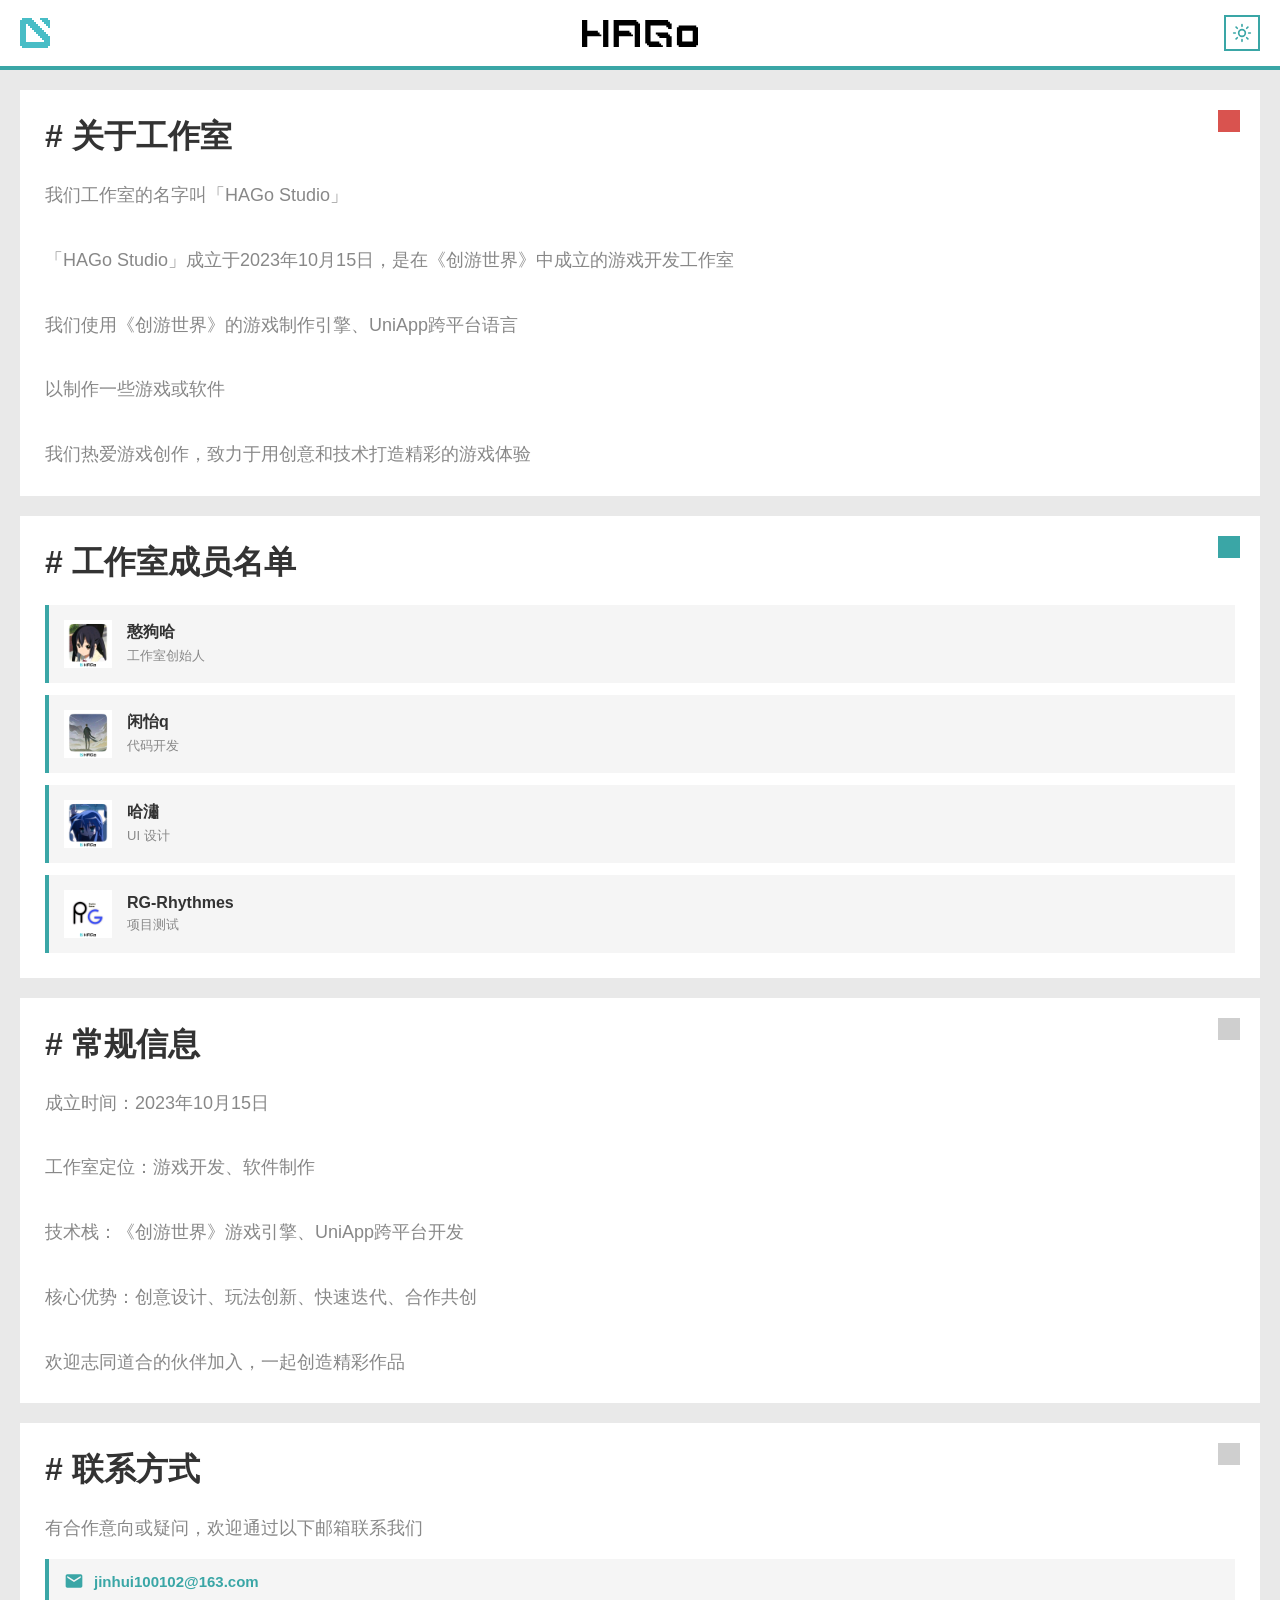
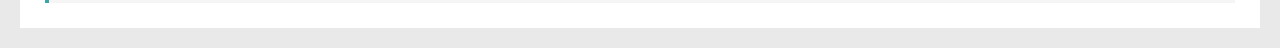
==== index.html @ d5421071 "Add files via upload" ====
<!DOCTYPE html>
<html lang="zh">
<head>
<meta charset="UTF-8">
<meta name="viewport" content="width=device-width, initial-scale=1.0">
<meta name="color-scheme" content="light dark">
<meta name="theme-color" content="#ffffff" media="(prefers-color-scheme: light)">
<meta name="theme-color" content="#1a1a1a" media="(prefers-color-scheme: dark)">
<meta name="darkreader-lock">
<title>HAGo Studio</title>
<link rel="icon" type="image/png" href="assets/logo/1.png">
<link rel="stylesheet" href="styles.css">

<style>
/* 全局禁止图标被选中/复制/拖拽 */
img, svg {
  -webkit-user-select: none;
  -moz-user-select: none;
  -ms-user-select: none;
  user-select: none;
  -webkit-user-drag: none;
  -webkit-tap-highlight-color: transparent;
}

/* 侧边栏及交互元素禁止文本选中 */
.sidebar, .sidebar-menu, .sidebar-footer, .sidebar-overlay,
.header-logo-text, .account-btn, .contact-email a,
button, .toggle-switch, .toggle-slider, .setting-item, .back-btn,
.section, .member-card, .modal, .modal-content {
  -webkit-user-select: none;
  -moz-user-select: none;
  -ms-user-select: none;
  user-select: none;
  -webkit-tap-highlight-color: transparent;
}

/* 首页特有样式：卡片角标、成员名单、弹窗、表单、账号卡片 */

.section::after {
  content: "";
  width: 22px;
  height: 22px;
  position: absolute;
  top: 20px;
  right: 20px;
}

.about::after { background: #d9534f; }
.team::after { background: #3aa6a6; }
.info::after { background: #cfcfcf; }
.contact::after { background: #cfcfcf; }

.members {
  display: flex;
  flex-direction: column;
  gap: 12px;
}

.member-card {
  display: flex;
  align-items: center;
  gap: 15px;
  padding: 15px;
  background: #f5f5f5;
  border-radius: 0;
  border-left: 4px solid #3aa6a6;
  transition: background 0.3s;
}

body.dark-mode .member-card {
  background: #2a2a2a;
}

.member-avatar {
  width: 48px;
  height: 48px;
  overflow: hidden;
  border-radius: 0;
  flex-shrink: 0;
  background: #ddd;
}

.member-avatar img {
  width: 100%;
  height: 100%;
  object-fit: cover;
  display: block;
}

.member-info .member-name {
  font-size: 16px;
  font-weight: 600;
  color: #333;
  transition: color 0.3s;
}

.member-info .member-role {
  font-size: 13px;
  color: #888;
  margin-top: 4px;
  transition: color 0.3s;
}

body.dark-mode .member-info .member-name {
  color: #f0f0f0;
}

body.dark-mode .member-info .member-role {
  color: #aaa;
}

.contact-email {
  display: flex;
  align-items: center;
  gap: 10px;
  padding: 12px 15px;
  background: #f5f5f5;
  border-left: 4px solid #3aa6a6;
  color: #3aa6a6;
  font-size: 15px;
  font-weight: 600;
  transition: background 0.3s;
}

body.dark-mode .contact-email {
  background: #2a2a2a;
}

.contact-email a {
  color: inherit;
  text-decoration: none;
  word-break: break-all;
}

.contact-email a:hover {
  text-decoration: underline;
}

/* 弹窗遮罩 */
.modal-overlay {
  display: none;
  position: fixed;
  top: 0;
  left: 0;
  width: 100%;
  height: 100%;
  background: rgba(0, 0, 0, 0);
  z-index: 2000;
  justify-content: center;
  align-items: center;
  backdrop-filter: blur(0px);
  -webkit-backdrop-filter: blur(0px);
  transition: backdrop-filter 0.3s, -webkit-backdrop-filter 0.3s;
}

.modal-overlay.active {
  display: flex;
  animation: fadeInOverlay 0.4s ease-out forwards;
}

.modal-overlay.closing {
  display: flex;
  animation: fadeOutOverlay 0.3s cubic-bezier(0.25, 0.1, 0.25, 1) forwards;
}

@keyframes fadeInOverlay {
  from {
    background: rgba(0, 0, 0, 0);
  }
  to {
    background: rgba(0, 0, 0, 0.25);
  }
}

@keyframes fadeOutOverlay {
  from {
    background: rgba(0, 0, 0, 0.25);
  }
  to {
    background: rgba(0, 0, 0, 0);
  }
}

body.advanced-materials .modal-overlay.active {
  backdrop-filter: blur(10px);
  -webkit-backdrop-filter: blur(10px);
}

/* 弹窗 */
.modal {
  background: #ffffff;
  width: 90%;
  max-width: 400px;
  border-radius: 0;
  padding: 25px;
  position: relative;
  border-bottom: 4px solid #3aa6a6;
  opacity: 0;
  transform: translateY(50px);
  transition: background 0.3s;
}

body.dark-mode .modal {
  background: #2a2a2a;
}

.modal-overlay.active .modal {
  animation: slideUpBounce 0.3s cubic-bezier(0.25, 0.1, 0.25, 1) forwards;
}

.modal-overlay.closing .modal {
  animation: slideDownClose 0.3s cubic-bezier(0.25, 0.1, 0.25, 1) forwards;
}

@keyframes slideUpBounce {
  0% {
    opacity: 0;
    transform: translateY(50px);
  }
  100% {
    opacity: 1;
    transform: translateY(0);
  }
}

@keyframes slideDownClose {
  0% {
    opacity: 1;
    transform: translateY(0);
  }
  100% {
    opacity: 0;
    transform: translateY(50px);
  }
}

.modal .close-btn {
  position: absolute;
  top: 0;
  right: 0;
  width: 35px;
  height: 35px;
  border: none;
  background: #d9534f;
  color: white;
  font-size: 18px;
  cursor: pointer;
  padding: 0;
  border-radius: 0;
}

.modal h3 {
  font-size: 24px;
  margin-bottom: 20px;
  color: #333;
  transition: color 0.3s;
}

body.dark-mode .modal h3 {
  color: #fff;
}

/* 表单 */
.form-group {
  margin-bottom: 15px;
}

.form-group label {
  display: block;
  margin-bottom: 5px;
  font-size: 14px;
  color: #555;
  transition: color 0.3s;
}

body.dark-mode .form-group label {
  color: #aaa;
}

.form-group input {
  width: 100%;
  padding: 10px;
  border: 2px solid #ddd;
  border-radius: 0;
  font-size: 14px;
  transition: border-color 0.3s;
  background: white;
}

body.dark-mode .form-group input {
  background: #333;
  border-color: #444;
  color: #fff;
}

body.dark-mode .form-group input::placeholder {
  color: #666;
}

.form-group input:focus {
  outline: none;
  border-color: #3aa6a6;
}

.form-group select {
  width: 100%;
  padding: 10px;
  border: 2px solid #ddd;
  border-radius: 0;
  font-size: 14px;
  background: white;
}

body.dark-mode .form-group select {
  background: #333;
  border-color: #444;
  color: #fff;
}

.form-group select:focus {
  outline: none;
  border-color: #3aa6a6;
}

/* 账号类型切换 */
.account-type-switch {
  display: flex;
  margin-bottom: 20px;
  border: 2px solid #ddd;
  border-radius: 0;
  overflow: hidden;
}

.account-type-switch button {
  flex: 1;
  padding: 10px;
  border: none;
  background: #f5f5f5;
  cursor: pointer;
  font-size: 14px;
  transition: all 0.3s;
}

.account-type-switch button.active {
  background: #3aa6a6;
  color: white;
}

/* 提交按钮 */
.submit-btn {
  width: 100%;
  padding: 12px;
  background: #3aa6a6;
  color: white;
  border: none;
  border-radius: 0;
  font-size: 16px;
  cursor: pointer;
  transition: background 0.3s;
}

.submit-btn:hover {
  background: #2d8a8a;
}

/* 链接 */
.link-btn {
  display: block;
  text-align: center;
  margin-top: 15px;
  color: #3aa6a6;
  cursor: pointer;
  font-size: 14px;
}

.link-btn:hover {
  text-decoration: underline;
}

/* 提示信息 */
.message {
  padding: 10px;
  border-radius: 0;
  margin-bottom: 15px;
  font-size: 14px;
  display: none;
}

.message.success {
  background: #d4edda;
  color: #155724;
  display: block;
}

.message.error {
  background: #f8d7da;
  color: #721c24;
  display: block;
}

/* 账号信息卡片 */
.account-info {
  background: #f8f9fa;
  padding: 20px;
  border-radius: 0;
  margin-top: 20px;
}

.account-info h4 {
  margin-bottom: 10px;
  color: #333;
}

.account-info .info-row {
  display: flex;
  justify-content: space-between;
  padding: 8px 0;
  border-bottom: 1px solid #eee;
}

.account-info .info-row:last-child {
  border-bottom: none;
}

.account-info .info-label {
  color: #888;
}

.account-info .info-value {
  color: #333;
  font-weight: 500;
}

.account-info .account-badge {
  display: inline-block;
  padding: 4px 12px;
  border-radius: 0;
  font-size: 12px;
  font-weight: bold;
}

.account-info .account-badge.studio {
  background: #3aa6a6;
  color: white;
}

.account-info .account-badge.normal {
  background: #5bc0de;
  color: white;
}

/* 右上角深色模式快捷开关 */
.theme-toggle {
  position: absolute;
  right: 20px;
  top: 50%;
  transform: translateY(-50%);
  width: 36px;
  height: 36px;
  border: 2px solid #3aa6a6;
  background: transparent;
  color: #3aa6a6;
  cursor: pointer;
  display: flex;
  align-items: center;
  justify-content: center;
  border-radius: 0;
  transition: background 0.3s, color 0.3s, border-color 0.3s;
  user-select: none;
  -webkit-user-select: none;
  -webkit-tap-highlight-color: transparent;
  outline: none;
}

.theme-toggle:hover {
  background: #3aa6a6;
  color: #ffffff;
}

.theme-toggle .icon-moon { display: none; }

body.dark-mode .theme-toggle {
  background: transparent;
  color: #3aa6a6;
  border-color: #3aa6a6;
}

body.dark-mode .theme-toggle:hover {
  background: #3aa6a6;
  color: #ffffff;
}

body.dark-mode .theme-toggle .icon-sun  { display: none; }
body.dark-mode .theme-toggle .icon-moon { display: block; }
</style>
</head>

<body>

<!-- 侧滑菜单遮罩 -->
<div id="sidebarOverlay" class="sidebar-overlay" onclick="toggleSidebar()"></div>

<!-- 侧滑菜单 -->
<div id="sidebar" class="sidebar">
  <ul class="sidebar-menu">
    <li><a href="#home">首页</a></li>
    <li><a href="#about">关于我们</a></li>
    <li><a href="#team">团队成员</a></li>
    <li><a href="settings.html">设置</a></li>
  </ul>
  <div class="sidebar-footer">
    <p>HAGo Studio</p>
    <p>成立于2023年10月15日</p>
    <p>专注游戏创作</p>
  </div>
</div>

<header>

  <div class="header-left" onclick="toggleSidebar()">
    <svg width="30" height="30" viewBox="0 0 27 27" fill="none" xmlns="http://www.w3.org/2000/svg">
      <path d="M10.8 1.8H12.6V3.6H14.4V5.4H16.2V7.2H18V9H19.8V10.8H21.6V12.6H23.4V14.4H25.2V16.2H27V25.2H25.2V27H1.8V25.2H0V1.8H1.8V0H10.8V1.8ZM5.4 21.6H21.6V19.8H19.8V18H18V16.2H16.2V14.4H14.4V12.6H12.6V10.8H10.8V9H9V7.2H7.2V5.4H5.4V21.6ZM25.2 1.8H27V9H25.2V7.2H23.4V5.4H21.6V3.6H19.8V1.8H18V0H25.2V1.8Z" fill="#48BDC6"/>
    </svg>
  </div>

  <div class="header-center">
    <svg class="header-logo-text" width="116" height="27" viewBox="0 0 116 27" fill="none"
         xmlns="http://www.w3.org/2000/svg">
      <g clip-path="url(#clip0_1_1457)">
        <path d="M5.27273 10.8H15.8182V12.6H17.5758V14.4H19.3333V16.2H5.27273V27H0V0H5.27273V10.8ZM26.3636 27H21.0909V0H26.3636V27Z" fill="currentColor"/>
        <path d="M54.4849 1.8H56.2424V3.6H58V27H52.7273V5.4H36.9091V10.8H47.4545V12.6H49.2121V14.4H50.9697V16.2H36.9091V27H31.6364V0H54.4849V1.8Z" fill="currentColor"/>
        <path d="M114.242 7.2H116V25.2H114.242V27H96.6667V25.2H94.9091V7.2H96.6667V5.4H114.242V7.2ZM100.182 21.6H110.727V10.8H100.182V21.6Z" fill="currentColor"/>
        <path d="M86.1212 1.8H87.8788V3.6H89.6364V9H86.1212V7.2H84.3636V5.4H68.5455V21.6H77.3333V23.4H79.0909V25.2H80.8485V27H66.7879V25.2H65.0303V23.4H63.2727V0H86.1212V1.8ZM86.1212 14.4H87.8788V16.2H89.6364V27H84.3636V18H77.3333V16.2H75.5758V14.4H73.8182V12.6H86.1212V14.4Z" fill="currentColor"/>
      </g>
      <defs>
        <clipPath id="clip0_1_1457">
          <rect width="116" height="27" fill="white"/>
        </clipPath>
      </defs>
    </svg>
  </div>

  <div class="header-right" style="display: none;">
    <button id="loginBtn" class="account-btn" style="display: block;">登录</button>
    <button id="logoutBtn" class="account-btn logout" style="display: none;">退出</button>
    <div id="userInfo" style="display: none; margin-right: 15px; font-size: 14px; color: #333;"></div>
  </div>

  <button class="theme-toggle" id="themeToggle" aria-label="切换深色模式" onclick="toggleDarkMode()">
    <svg class="icon-sun" width="20" height="20" viewBox="0 0 24 24" fill="none" xmlns="http://www.w3.org/2000/svg">
      <circle cx="12" cy="12" r="4" stroke="currentColor" stroke-width="2"/>
      <path d="M12 2V4M12 20V22M4.93 4.93L6.34 6.34M17.66 17.66L19.07 19.07M2 12H4M20 12H22M4.93 19.07L6.34 17.66M17.66 6.34L19.07 4.93" stroke="currentColor" stroke-width="2" stroke-linecap="round"/>
    </svg>
    <svg class="icon-moon" width="20" height="20" viewBox="0 0 24 24" fill="none" xmlns="http://www.w3.org/2000/svg">
      <path d="M21 12.79A9 9 0 1 1 11.21 3 7 7 0 0 0 21 12.79Z" stroke="currentColor" stroke-width="2" stroke-linejoin="round"/>
    </svg>
  </button>

</header>

<!-- 登录弹窗 -->
<div id="loginModal" class="modal-overlay" style="display: none;">
  <div class="modal">
    <button class="close-btn" onclick="closeModal('loginModal')">&times;</button>
    <h3>登录</h3>
    <div id="loginMessage" class="message"></div>
    <div class="account-type-switch">
      <button id="loginTypeNormal" class="active" onclick="setLoginType('normal')">普通账号</button>
      <button id="loginTypeStudio" onclick="setLoginType('studio')">工作室账号</button>
    </div>
    <div class="form-group">
      <label>账号</label>
      <input type="text" id="loginUsername" placeholder="请输入账号">
    </div>
    <div class="form-group">
      <label>密码</label>
      <input type="password" id="loginPassword" placeholder="请输入密码">
    </div>
    <button class="submit-btn" onclick="login()">登录</button>
    <div class="link-btn" onclick="showRegister()">还没有账号？立即注册</div>
  </div>
</div>

<!-- 注册弹窗 -->
<div id="registerModal" class="modal-overlay" style="display: none;">
  <div class="modal">
    <button class="close-btn" onclick="closeModal('registerModal')">&times;</button>
    <h3>注册</h3>
    <div id="registerMessage" class="message"></div>
    <div class="account-type-switch">
      <button id="registerTypeNormal" class="active" onclick="setRegisterType('normal')">普通账号</button>
      <button id="registerTypeStudio" onclick="setRegisterType('studio')">工作室账号</button>
    </div>
    <div class="form-group">
      <label>账号</label>
      <input type="text" id="registerUsername" placeholder="请输入账号">
    </div>
    <div class="form-group">
      <label>密码</label>
      <input type="password" id="registerPassword" placeholder="请输入密码">
    </div>
    <div class="form-group">
      <label>确认密码</label>
      <input type="password" id="registerConfirmPassword" placeholder="请再次输入密码">
    </div>
    <button class="submit-btn" onclick="register()">注册</button>
    <div class="link-btn" onclick="showLogin()">已有账号？立即登录</div>
  </div>
</div>

<div class="section about">
  <h2># 关于工作室</h2>
  <p>
    我们工作室的名字叫「HAGo Studio」<br><br>
    「HAGo Studio」成立于2023年10月15日，是在《创游世界》中成立的游戏开发工作室<br><br>
    我们使用《创游世界》的游戏制作引擎、UniApp跨平台语言<br><br>
    以制作一些游戏或软件<br><br>
    我们热爱游戏创作，致力于用创意和技术打造精彩的游戏体验
  </p>
</div>

<div class="section team" id="team">
  <h2># 工作室成员名单</h2>
  <div class="members">
    <div class="member-card">
      <div class="member-avatar"><img src="assets/touxiang/mmexport1783330642230.jpg" alt="憨狗哈"></div>
      <div class="member-info">
        <div class="member-name">憨狗哈</div>
        <div class="member-role">工作室创始人</div>
      </div>
    </div>
    <div class="member-card">
      <div class="member-avatar"><img src="assets/touxiang/mmexport1783330653026.jpg" alt="闲怡q"></div>
      <div class="member-info">
        <div class="member-name">闲怡q</div>
        <div class="member-role">代码开发</div>
      </div>
    </div>
    <div class="member-card">
      <div class="member-avatar"><img src="assets/touxiang/mmexport1783330680825.jpg" alt="哈潚"></div>
      <div class="member-info">
        <div class="member-name">哈潚</div>
        <div class="member-role">UI 设计</div>
      </div>
    </div>
    <div class="member-card">
      <div class="member-avatar"><img src="assets/touxiang/mmexport1783330660099.jpg" alt="RG-Rhythmes"></div>
      <div class="member-info">
        <div class="member-name">RG-Rhythmes</div>
        <div class="member-role">项目测试</div>
      </div>
    </div>
  </div>
</div>

<div class="section info">
  <h2># 常规信息</h2>
  <p>
    成立时间：2023年10月15日<br><br>
    工作室定位：游戏开发、软件制作<br><br>
    技术栈：《创游世界》游戏引擎、UniApp跨平台开发<br><br>
    核心优势：创意设计、玩法创新、快速迭代、合作共创<br><br>
    欢迎志同道合的伙伴加入，一起创造精彩作品
  </p>
</div>

<div class="section" id="accountSection" style="display: none !important;">
  <h2># 账号信息</h2>
  <div class="account-info">
    <div class="info-row">
      <span class="info-label">账号</span>
      <span class="info-value" id="accUsername"></span>
    </div>
    <div class="info-row">
      <span class="info-label">账号类型</span>
      <span class="info-value" id="accType"></span>
    </div>
    <div class="info-row">
      <span class="info-label">注册时间</span>
      <span class="info-value" id="accRegTime"></span>
    </div>
  </div>
</div>

<div class="section contact" id="contact">
  <h2># 联系方式</h2>
  <p style="margin-bottom: 15px; color: #888;">有合作意向或疑问，欢迎通过以下邮箱联系我们</p>
  <div class="contact-email">
    <svg width="20" height="20" viewBox="0 0 24 24" fill="none" xmlns="http://www.w3.org/2000/svg" style="flex-shrink: 0;">
      <path d="M20 4H4C2.9 4 2 4.9 2 6V18C2 19.1 2.9 20 4 20H20C21.1 20 22 19.1 22 18V6C22 4.9 21.1 4 20 4ZM20 8.24L12 13.24L4 8.24V6L12 11L20 6V8.24Z" fill="currentColor"/>
    </svg>
    <a href="mailto:jinhui100102@163.com">jinhui100102@163.com</a>
  </div>
</div>

<script>
var loginType = 'normal';
var registerType = 'normal';
var currentUser = null;

function init() {
  checkLoginStatus();
  loadDarkMode();
  loadAdvancedMaterials();
  document.getElementById('loginBtn').addEventListener('click', showLogin);
  document.getElementById('logoutBtn').addEventListener('click', logout);
}

function checkLoginStatus() {
  var savedUser = localStorage.getItem('hago_user');
  if (savedUser) {
    currentUser = JSON.parse(savedUser);
    showUserInfo();
  }
}

function loadDarkMode() {
  var isDark = localStorage.getItem('hago_dark_mode') === 'true';
  if (isDark) {
    document.body.classList.add('dark-mode');
  }
}

function toggleDarkMode() {
  var isDark = document.body.classList.toggle('dark-mode');
  localStorage.setItem('hago_dark_mode', isDark ? 'true' : 'false');
}

function loadAdvancedMaterials() {
  var isEnabled = localStorage.getItem('hago_advanced_materials') === 'true';
  if (isEnabled) {
    document.body.classList.add('advanced-materials');
  }
}

function showLogin() {
  document.getElementById('loginModal').classList.add('active');
}

function showRegister() {
  closeModal('loginModal');
  document.getElementById('registerModal').classList.add('active');
}

function openAccountModal() {
  var sidebar = document.getElementById('sidebar');
  var overlay = document.getElementById('sidebarOverlay');
  if (sidebar.classList.contains('open')) {
    sidebar.classList.remove('open');
    overlay.classList.remove('active');
    overlay.classList.add('closing');
    setTimeout(function() { overlay.classList.remove('closing'); }, 300);
  }
  document.getElementById('loginModal').classList.add('active');
}

function toggleSidebar() {
  var sidebar = document.getElementById('sidebar');
  var overlay = document.getElementById('sidebarOverlay');
  
  if (sidebar.classList.contains('open')) {
    sidebar.classList.remove('open');
    overlay.classList.remove('active');
    overlay.classList.add('closing');
    setTimeout(function() {
      overlay.classList.remove('closing');
    }, 300);
  } else {
    sidebar.classList.add('open');
    overlay.classList.remove('closing');
    overlay.classList.add('active');
  }
}

function closeModal(modalId) {
  var modal = document.getElementById(modalId);
  modal.classList.remove('active');
  modal.classList.add('closing');
  setTimeout(function() {
    modal.classList.remove('closing');
  }, 300);
}

function setLoginType(type) {
  loginType = type;
  document.getElementById('loginTypeNormal').classList.remove('active');
  document.getElementById('loginTypeStudio').classList.remove('active');
  document.getElementById('loginType' + (type === 'normal' ? 'Normal' : 'Studio')).classList.add('active');
  document.getElementById('loginUsername').value = '';
  document.getElementById('loginPassword').value = '';
  document.getElementById('loginMessage').textContent = '';
  document.getElementById('loginMessage').className = 'message';
}

function setRegisterType(type) {
  registerType = type;
  document.getElementById('registerTypeNormal').classList.remove('active');
  document.getElementById('registerTypeStudio').classList.remove('active');
  document.getElementById('registerType' + (type === 'normal' ? 'Normal' : 'Studio')).classList.add('active');
  document.getElementById('registerUsername').value = '';
  document.getElementById('registerPassword').value = '';
  document.getElementById('registerConfirmPassword').value = '';
  document.getElementById('registerMessage').textContent = '';
  document.getElementById('registerMessage').className = 'message';
}

function showMessage(elementId, message, type) {
  var msg = document.getElementById(elementId);
  msg.textContent = message;
  msg.className = 'message ' + type;
}

function simpleHash(str) {
  var hash = 0;
  for (var i = 0; i < str.length; i++) {
    hash = ((hash << 5) - hash) + str.charCodeAt(i);
    hash |= 0;
  }
  return 'h' + hash.toString(36);
}

function register() {
  var username = document.getElementById('registerUsername').value.trim();
  var password = document.getElementById('registerPassword').value;
  var confirmPassword = document.getElementById('registerConfirmPassword').value.trim();

  if (!username || !password || !confirmPassword) {
    showMessage('registerMessage', '请填写所有字段', 'error');
    return;
  }

  if (password !== confirmPassword) {
    showMessage('registerMessage', '两次输入的密码不一致', 'error');
    return;
  }

  if (password.length < 6) {
    showMessage('registerMessage', '密码长度不能少于6位', 'error');
    return;
  }

  var users = JSON.parse(localStorage.getItem('hago_users')) || [];
  var exists = users.some(function(u) { return u.username === username; });

  if (exists) {
    showMessage('registerMessage', '该账号已被注册', 'error');
    return;
  }

  var user = {
    username: username,
    password: simpleHash(password),
    type: registerType,
    regTime: new Date().toLocaleString('zh-CN')
  };

  users.push(user);
  localStorage.setItem('hago_users', JSON.stringify(users));

  showMessage('registerMessage', '注册成功，请登录', 'success');
  setTimeout(function() {
    closeModal('registerModal');
    showLogin();
    document.getElementById('registerUsername').value = '';
    document.getElementById('registerPassword').value = '';
    document.getElementById('registerConfirmPassword').value = '';
  }, 1500);
}

function login() {
  var username = document.getElementById('loginUsername').value.trim();
  var password = document.getElementById('loginPassword').value;

  if (!username || !password) {
    showMessage('loginMessage', '请填写账号和密码', 'error');
    return;
  }

  var users = JSON.parse(localStorage.getItem('hago_users')) || [];
  var hashed = simpleHash(password);
  var user = users.find(function(u) {
    return u.username === username && u.password === hashed && u.type === loginType;
  });

  if (!user) {
    showMessage('loginMessage', '账号或密码错误，请检查账号类型是否正确', 'error');
    return;
  }

  currentUser = user;
  localStorage.setItem('hago_user', JSON.stringify(user));
  showUserInfo();
  closeModal('loginModal');
  document.getElementById('loginUsername').value = '';
  document.getElementById('loginPassword').value = '';
}

function logout() {
  currentUser = null;
  localStorage.removeItem('hago_user');
  document.getElementById('loginBtn').style.display = 'block';
  document.getElementById('logoutBtn').style.display = 'none';
  document.getElementById('userInfo').style.display = 'none';
  document.getElementById('accountSection').style.display = 'none';
}

function showUserInfo() {
  document.getElementById('loginBtn').style.display = 'none';
  document.getElementById('logoutBtn').style.display = 'block';
  document.getElementById('userInfo').style.display = 'block';
  document.getElementById('userInfo').textContent = currentUser.username;

  document.getElementById('accountSection').style.display = 'block';
  document.getElementById('accUsername').textContent = currentUser.username;
  
  var typeBadge = '<span class="account-badge ' + (currentUser.type === 'studio' ? 'studio' : 'normal') + '">' + 
    (currentUser.type === 'studio' ? '工作室账号' : '普通账号') + '</span>';
  document.getElementById('accType').innerHTML = typeBadge;
  
  document.getElementById('accRegTime').textContent = currentUser.regTime;
}

window.addEventListener('DOMContentLoaded', init);
</script>

</body>
</html>
---- styles.css ----
* {
  margin: 0;
  padding: 0;
  box-sizing: border-box;
  font-family: -apple-system, BlinkMacSystemFont, "Helvetica Neue", sans-serif;
}

body {
  background: #e9e9e9;
  padding-top: 70px;
  transition: background 0.3s;
}

body.dark-mode {
  background: #1a1a1a;
}

/* 顶栏 */
header {
  background: #ffffff;
  height: 70px;
  width: 100%;
  position: fixed;
  top: 0;
  left: 0;
  display: flex;
  align-items: center;
  justify-content: center;
  border-bottom: 4px solid #3aa6a6;
  z-index: 1000;
  transition: background 0.3s;
}

body.dark-mode header {
  background: #2a2a2a;
}

.header-left {
  position: absolute;
  left: 20px;
  display: flex;
  align-items: center;
  cursor: pointer;
}

.header-center {
  display: flex;
  align-items: center;
}

.header-logo-text {
  color: #000;
  transition: color 0.3s;
}

body.dark-mode .header-logo-text {
  color: #fff;
}

.header-right {
  position: absolute;
  right: 20px;
  display: flex;
  align-items: center;
  cursor: pointer;
}

/* 信息卡片 */
.section {
  background: #ffffff;
  margin: 20px;
  padding: 25px;
  position: relative;
  transition: background 0.3s;
}

body.dark-mode .section {
  background: #2a2a2a;
}

.section h2 {
  font-size: 32px;
  margin-bottom: 20px;
  color: #333;
  transition: color 0.3s;
}

body.dark-mode .section h2 {
  color: #fff;
}

.section p {
  color: #888;
  line-height: 1.8;
  font-size: 18px;
  transition: color 0.3s;
}

body.dark-mode .section p {
  color: #aaa;
}

/* 账号按钮 */
.account-btn {
  padding: 8px 16px;
  background: #3aa6a6;
  color: white;
  border: none;
  border-radius: 0;
  font-size: 14px;
  cursor: pointer;
  transition: background 0.3s;
}

.account-btn:hover {
  background: #2d8a8a;
}

.account-btn.logout {
  background: #d9534f;
}

.account-btn.logout:hover {
  background: #c9302c;
}

/* 侧滑菜单遮罩 */
.sidebar-overlay {
  display: none;
  position: fixed;
  top: 0;
  left: 0;
  width: 100%;
  height: 100%;
  background: rgba(0, 0, 0, 0);
  z-index: 2500;
  backdrop-filter: blur(0px);
  -webkit-backdrop-filter: blur(0px);
  transition: backdrop-filter 0.3s, -webkit-backdrop-filter 0.3s;
}

.sidebar-overlay.active {
  display: block;
  animation: sidebarFadeIn 0.3s cubic-bezier(0.25, 0.1, 0.25, 1) forwards;
}

.sidebar-overlay.closing {
  display: block;
  animation: sidebarFadeOut 0.3s cubic-bezier(0.25, 0.1, 0.25, 1) forwards;
}

@keyframes sidebarFadeIn {
  from { background: rgba(0, 0, 0, 0); }
  to { background: rgba(0, 0, 0, 0.25); }
}

@keyframes sidebarFadeOut {
  from { background: rgba(0, 0, 0, 0.25); }
  to { background: rgba(0, 0, 0, 0); }
}

body.advanced-materials .sidebar-overlay.active {
  backdrop-filter: blur(10px);
  -webkit-backdrop-filter: blur(10px);
}

/* 侧滑菜单 */
.sidebar {
  position: fixed;
  top: 0;
  left: -280px;
  width: 280px;
  height: 100%;
  background: #ffffff;
  z-index: 3000;
  padding-top: 70px;
  border-right: 4px solid #3aa6a6;
  transition: left 0.3s cubic-bezier(0.25, 0.1, 0.25, 1);
}

body.dark-mode .sidebar {
  background: #2a2a2a;
}

.sidebar.open {
  left: 0;
}

.sidebar-menu {
  list-style: none;
  padding: 0;
  margin: 0;
}

.sidebar-menu li {
  border-bottom: 1px solid #eee;
}

body.dark-mode .sidebar-menu li {
  border-color: #333;
}

.sidebar-menu li a {
  display: block;
  padding: 15px 20px;
  color: #333;
  text-decoration: none;
  font-size: 16px;
  transition: background 0.2s;
}

body.dark-mode .sidebar-menu li a {
  color: #fff;
}

.sidebar-menu li a:hover {
  background: #f5f5f5;
}

body.dark-mode .sidebar-menu li a:hover {
  background: #333;
}

.sidebar-menu li a.active {
  background: #3aa6a6;
  color: white;
}

.sidebar-footer {
  position: absolute;
  bottom: 20px;
  left: 0;
  right: 0;
  padding: 0 20px;
}

.sidebar-footer p {
  font-size: 12px;
  color: #888;
  line-height: 1.5;
}

body.dark-mode .sidebar-footer p {
  color: #666;
}
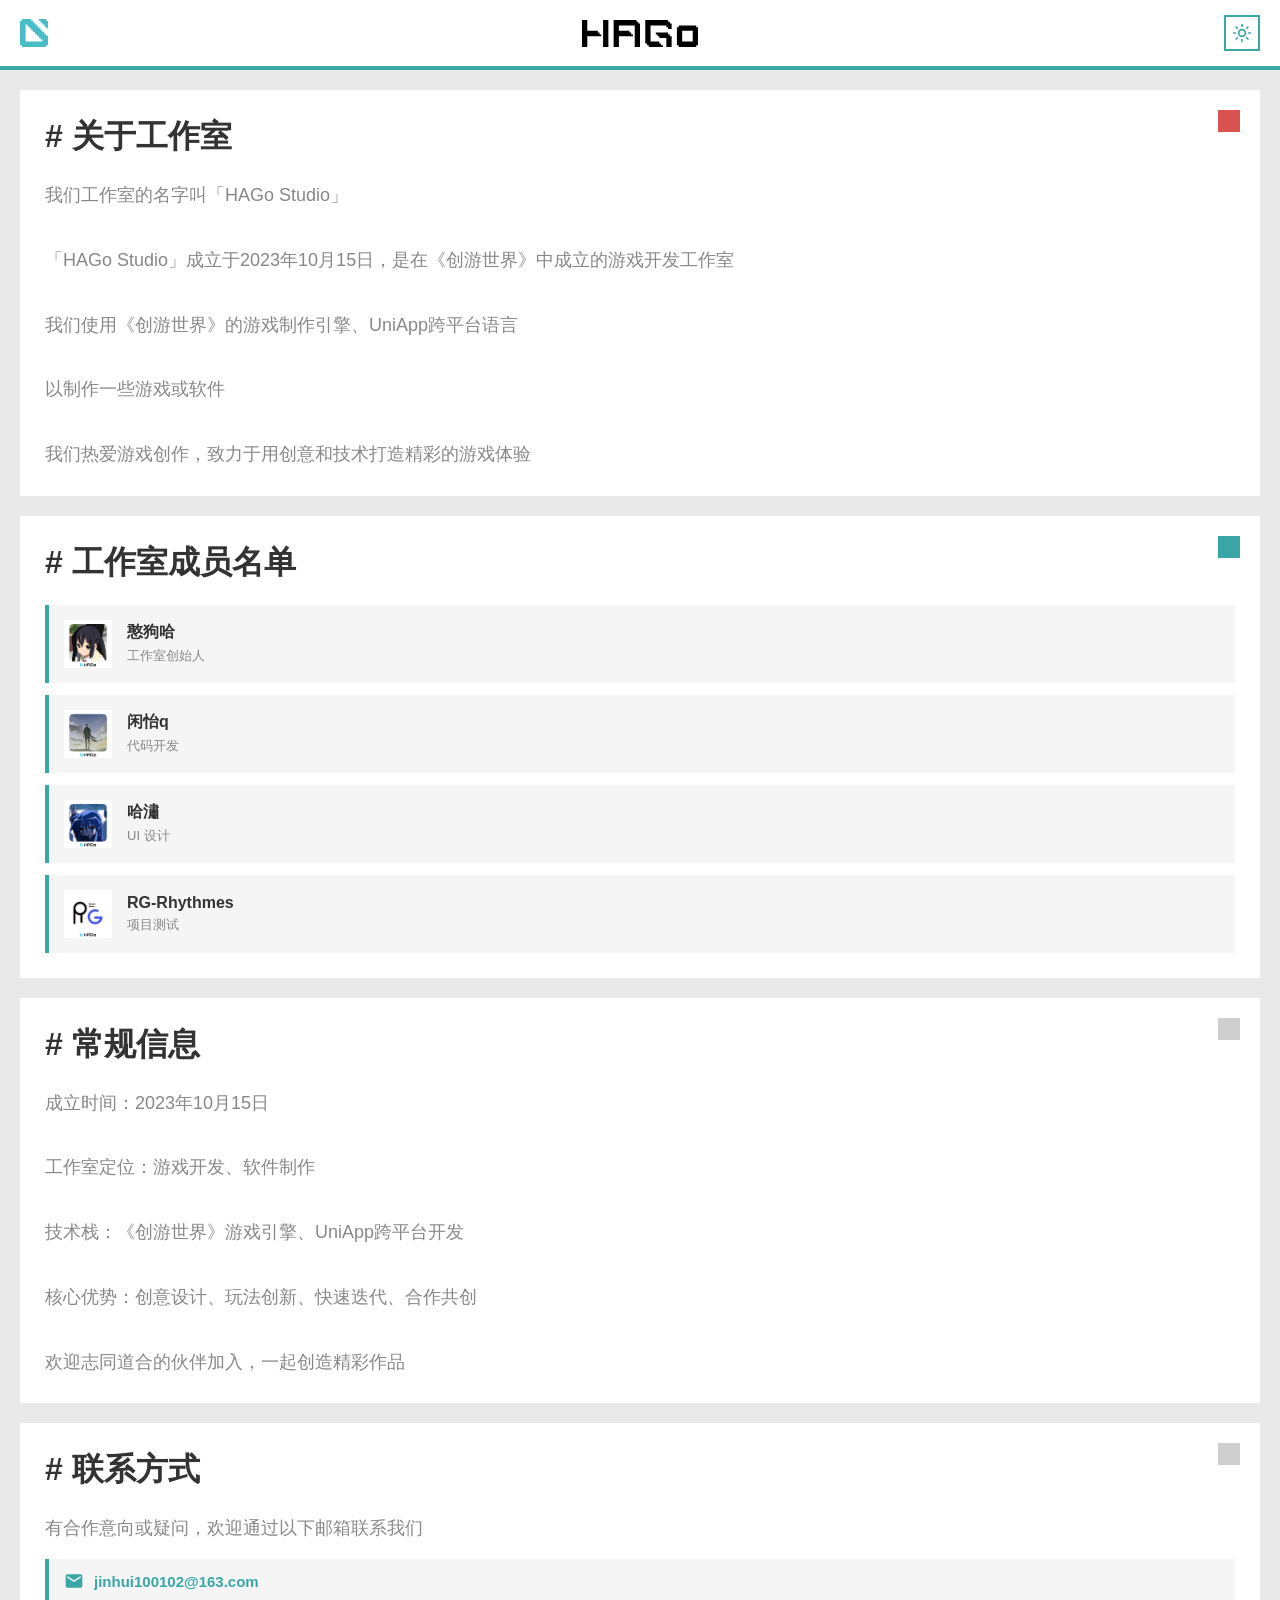
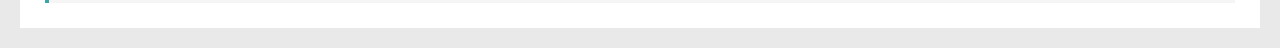
==== commit b389967e: "Add files via upload" ====
--- a/index.html
+++ b/index.html
@@ -32,6 +32,16 @@
   -ms-user-select: none;
   user-select: none;
   -webkit-tap-highlight-color: transparent;
+}
+
+/* logo 彻底禁止选中、拖拽、点击干扰 */
+.header-left svg, .header-center svg {
+  -webkit-user-select: none !important;
+  -moz-user-select: none !important;
+  -ms-user-select: none !important;
+  user-select: none !important;
+  -webkit-user-drag: none !important;
+  pointer-events: none;
 }
 
 /* 首页特有样式：卡片角标、成员名单、弹窗、表单、账号卡片 */
@@ -518,7 +528,7 @@
 <header>
 
   <div class="header-left" onclick="toggleSidebar()">
-    <svg width="30" height="30" viewBox="0 0 27 27" fill="none" xmlns="http://www.w3.org/2000/svg">
+    <svg width="28" height="28" viewBox="0 0 27 27" fill="none" xmlns="http://www.w3.org/2000/svg">
       <path d="M10.8 1.8H12.6V3.6H14.4V5.4H16.2V7.2H18V9H19.8V10.8H21.6V12.6H23.4V14.4H25.2V16.2H27V25.2H25.2V27H1.8V25.2H0V1.8H1.8V0H10.8V1.8ZM5.4 21.6H21.6V19.8H19.8V18H18V16.2H16.2V14.4H14.4V12.6H12.6V10.8H10.8V9H9V7.2H7.2V5.4H5.4V21.6ZM25.2 1.8H27V9H25.2V7.2H23.4V5.4H21.6V3.6H19.8V1.8H18V0H25.2V1.8Z" fill="#48BDC6"/>
     </svg>
   </div>
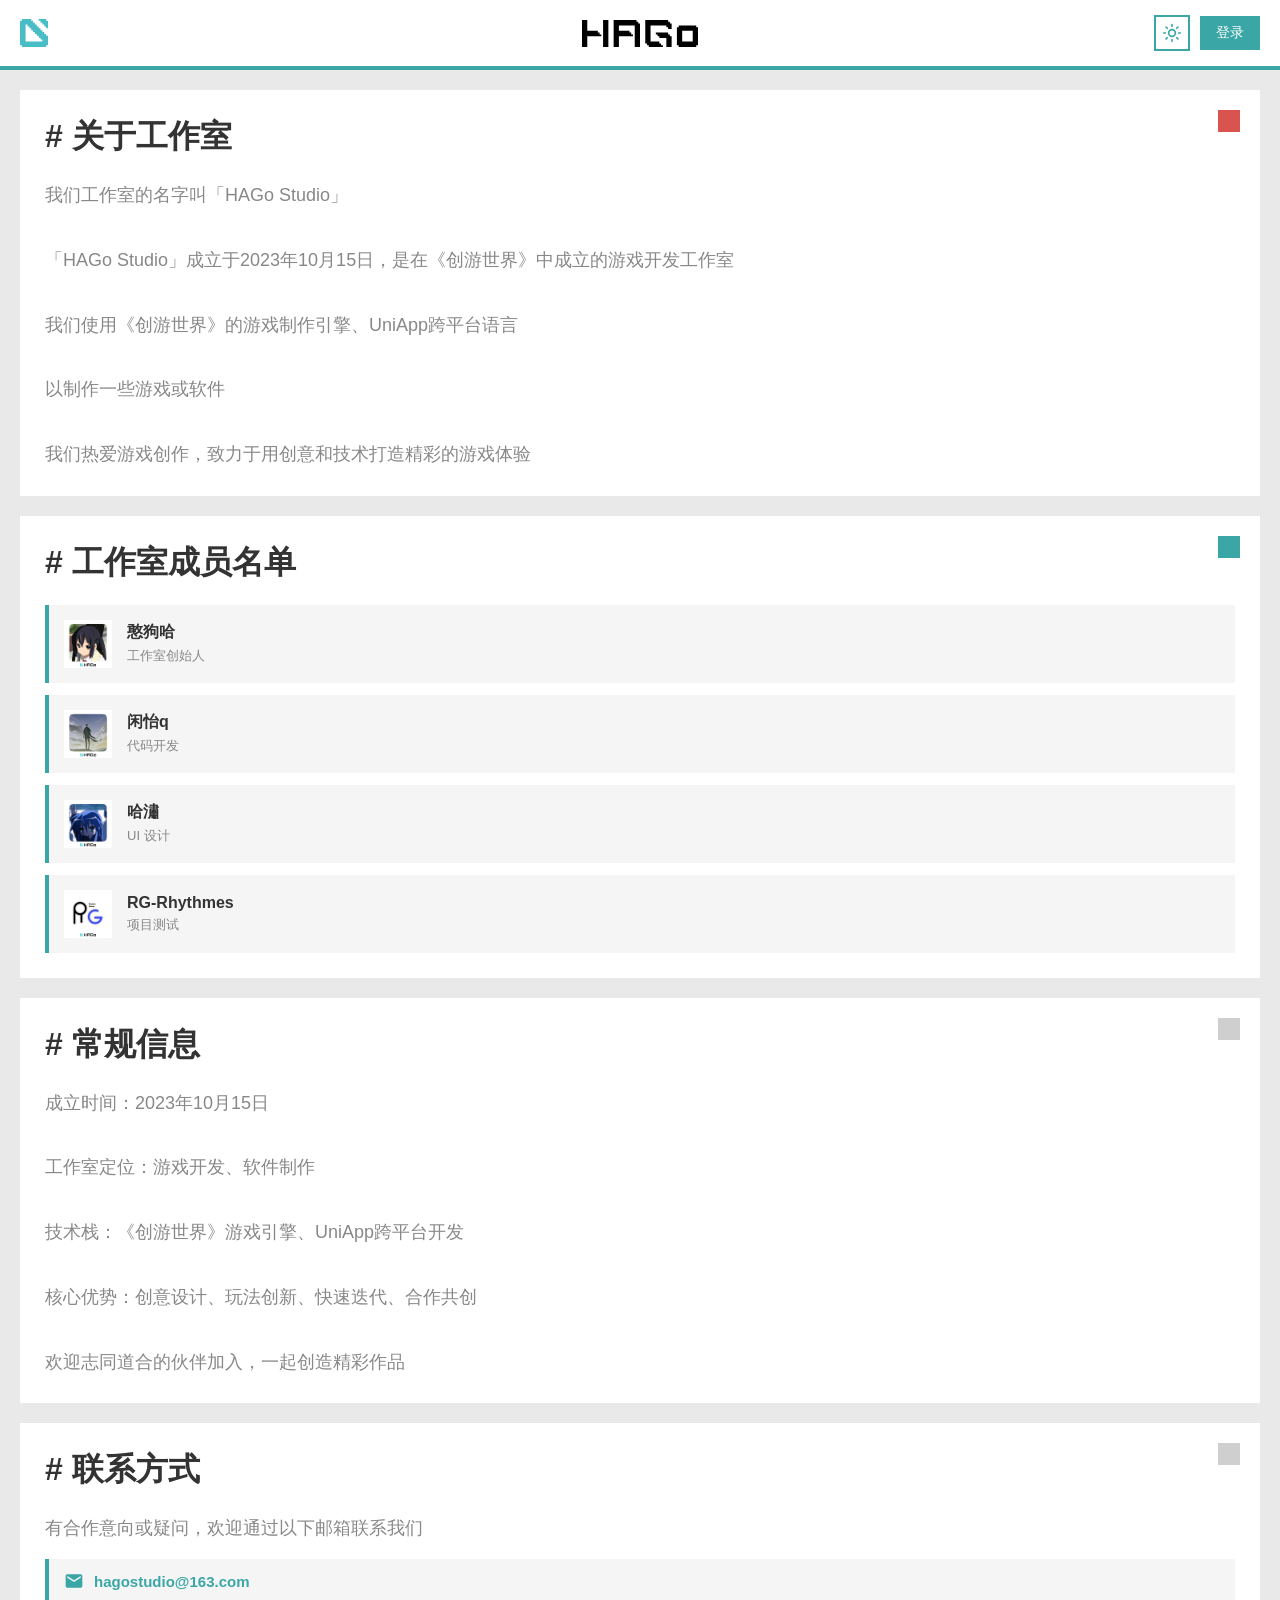
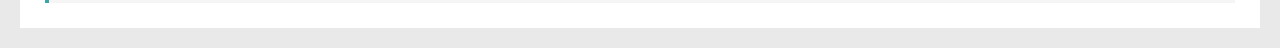
==== commit eec38bea: "Add files via upload" ====
--- a/index.html
+++ b/index.html
@@ -12,6 +12,31 @@
 <link rel="stylesheet" href="styles.css">
 
 <style>
+/* 全局禁用选中：所有元素默认不可选中 */
+* {
+  -webkit-user-select: none;
+  -moz-user-select: none;
+  -ms-user-select: none;
+  user-select: none;
+  -webkit-tap-highlight-color: transparent;
+}
+
+*::before, *::after {
+  -webkit-user-select: none;
+  user-select: none;
+}
+
+/* 全局选中背景透明化：即便被选中也不显示蓝底 */
+::selection {
+  background: transparent;
+  color: inherit;
+}
+
+::-moz-selection {
+  background: transparent;
+  color: inherit;
+}
+
 /* 全局禁止图标被选中/复制/拖拽 */
 img, svg {
   -webkit-user-select: none;
@@ -19,6 +44,15 @@
   -ms-user-select: none;
   user-select: none;
   -webkit-user-drag: none;
+  -webkit-tap-highlight-color: transparent;
+  pointer-events: none;
+}
+
+/* 交互元素（输入框除外）聚焦时去除外框蓝底 */
+*:focus, *:focus-visible, *:active {
+  outline: none !important;
+  outline-color: transparent !important;
+  outline-width: 0 !important;
   -webkit-tap-highlight-color: transparent;
 }
 
@@ -144,6 +178,47 @@
 
 .contact-email a:hover {
   text-decoration: underline;
+}
+
+/* 右上角提示通知 */
+.toast-container {
+  position: fixed;
+  top: 70px;
+  right: 0;
+  z-index: 10000;
+  width: 360px;
+}
+
+.toast-item {
+  position: absolute;
+  top: 0;
+  right: 0;
+  padding: 15px 25px 15px 25px;
+  background: #fde8e8;
+  color: #333;
+  border-left: 4px solid #d9534f;
+  font-size: 14px;
+  width: 360px;
+  box-sizing: border-box;
+  transform: translateX(100%);
+  box-shadow: -2px 2px 8px rgba(0, 0, 0, 0.15);
+  transition: transform 0.5s cubic-bezier(0.22, 1, 0.36, 1),
+              top 0.5s cubic-bezier(0.22, 1, 0.36, 1);
+}
+
+.toast-item.show {
+  transform: translateX(0);
+}
+
+.toast-item.closing {
+  transform: translateX(100%);
+  transition: transform 0.3s cubic-bezier(0.64, 0, 0.78, 0);
+}
+
+body.dark-mode .toast-item {
+  background: #3a1a1a;
+  color: #fff;
+  box-shadow: -2px 2px 12px rgba(0, 0, 0, 0.4);
 }
 
 /* 弹窗遮罩 */
@@ -160,40 +235,77 @@
   align-items: center;
   backdrop-filter: blur(0px);
   -webkit-backdrop-filter: blur(0px);
-  transition: backdrop-filter 0.3s, -webkit-backdrop-filter 0.3s;
 }
 
 .modal-overlay.active {
   display: flex;
-  animation: fadeInOverlay 0.4s ease-out forwards;
+  animation: fadeInOverlay 0.3s ease-out forwards;
 }
 
 .modal-overlay.closing {
   display: flex;
-  animation: fadeOutOverlay 0.3s cubic-bezier(0.25, 0.1, 0.25, 1) forwards;
+  animation: fadeOutOverlay 0.3s ease-out forwards;
 }
 
 @keyframes fadeInOverlay {
   from {
     background: rgba(0, 0, 0, 0);
+    backdrop-filter: blur(0px);
+    -webkit-backdrop-filter: blur(0px);
   }
   to {
     background: rgba(0, 0, 0, 0.25);
+    backdrop-filter: blur(0px);
+    -webkit-backdrop-filter: blur(0px);
   }
 }
 
 @keyframes fadeOutOverlay {
   from {
     background: rgba(0, 0, 0, 0.25);
+    backdrop-filter: blur(0px);
+    -webkit-backdrop-filter: blur(0px);
   }
   to {
     background: rgba(0, 0, 0, 0);
-  }
-}
-
+    backdrop-filter: blur(0px);
+    -webkit-backdrop-filter: blur(0px);
+  }
+}
+
+/* 高级材料：blur 随动画渐变出现/消失 */
 body.advanced-materials .modal-overlay.active {
-  backdrop-filter: blur(10px);
-  -webkit-backdrop-filter: blur(10px);
+  animation: fadeInOverlayBlur 0.3s ease-out forwards;
+}
+
+body.advanced-materials .modal-overlay.closing {
+  animation: fadeOutOverlayBlur 0.3s ease-out forwards;
+}
+
+@keyframes fadeInOverlayBlur {
+  from {
+    background: rgba(0, 0, 0, 0);
+    backdrop-filter: blur(0px);
+    -webkit-backdrop-filter: blur(0px);
+  }
+  to {
+    background: rgba(0, 0, 0, 0.25);
+    backdrop-filter: blur(10px);
+    -webkit-backdrop-filter: blur(10px);
+  }
+}
+
+@keyframes fadeOutOverlayBlur {
+  from {
+    background: rgba(0, 0, 0, 0.25);
+    backdrop-filter: blur(10px);
+    -webkit-backdrop-filter: blur(10px);
+  }
+  to {
+    background: rgba(0, 0, 0, 0);
+    backdrop-filter: blur(0px);
+    -webkit-backdrop-filter: blur(0px);
+  }
 }
 
 /* 弹窗 */
@@ -212,6 +324,16 @@
 
 body.dark-mode .modal {
   background: #2a2a2a;
+}
+
+body.dark-mode .modal .close-btn {
+  background: #2a2a2a;
+  color: #cccccc;
+}
+
+body.dark-mode .modal .close-btn:hover {
+  background: #d9534f;
+  color: white;
 }
 
 .modal-overlay.active .modal {
@@ -251,12 +373,18 @@
   width: 35px;
   height: 35px;
   border: none;
-  background: #d9534f;
-  color: white;
+  background: #ffffff;
+  color: #333333;
   font-size: 18px;
   cursor: pointer;
   padding: 0;
   border-radius: 0;
+  transition: background 0.3s, color 0.3s;
+}
+
+.modal .close-btn:hover {
+  background: #d9534f;
+  color: white;
 }
 
 .modal h3 {
@@ -334,6 +462,7 @@
 
 /* 账号类型切换 */
 .account-type-switch {
+  position: relative;
   display: flex;
   margin-bottom: 20px;
   border: 2px solid #ddd;
@@ -341,18 +470,47 @@
   overflow: hidden;
 }
 
+.switch-indicator {
+  position: absolute;
+  top: 0;
+  left: 0;
+  width: 50%;
+  height: 100%;
+  background: #3aa6a6;
+  transition: transform 0.3s ease-out;
+  z-index: 0;
+}
+
+body.dark-mode .switch-indicator {
+  background: #3aa6a6;
+}
+
 .account-type-switch button {
+  position: relative;
   flex: 1;
   padding: 10px;
   border: none;
-  background: #f5f5f5;
+  background: transparent;
+  color: #333;
   cursor: pointer;
   font-size: 14px;
-  transition: all 0.3s;
+  transition: color 0.3s;
+  z-index: 1;
 }
 
 .account-type-switch button.active {
-  background: #3aa6a6;
+  color: white;
+}
+
+body.dark-mode .account-type-switch {
+  border-color: #444;
+}
+
+body.dark-mode .account-type-switch button {
+  color: #ccc;
+}
+
+body.dark-mode .account-type-switch button.active {
   color: white;
 }
 
@@ -408,6 +566,16 @@
   display: block;
 }
 
+body.dark-mode .message.success {
+  background: #1e4d3e;
+  color: #8fceb5;
+}
+
+body.dark-mode .message.error {
+  background: #4d1e24;
+  color: #e8a8b0;
+}
+
 /* 账号信息卡片 */
 .account-info {
   background: #f8f9fa;
@@ -459,12 +627,28 @@
   color: white;
 }
 
+body.dark-mode .account-info {
+  background: #222;
+}
+
+body.dark-mode .account-info h4 {
+  color: #fff;
+}
+
+body.dark-mode .account-info .info-row {
+  border-color: #333;
+}
+
+body.dark-mode .account-info .info-label {
+  color: #888;
+}
+
+body.dark-mode .account-info .info-value {
+  color: #ddd;
+}
+
 /* 右上角深色模式快捷开关 */
 .theme-toggle {
-  position: absolute;
-  right: 20px;
-  top: 50%;
-  transform: translateY(-50%);
   width: 36px;
   height: 36px;
   border: 2px solid #3aa6a6;
@@ -475,6 +659,8 @@
   align-items: center;
   justify-content: center;
   border-radius: 0;
+  margin-right: 10px;
+  padding: 0;
   transition: background 0.3s, color 0.3s, border-color 0.3s;
   user-select: none;
   -webkit-user-select: none;
@@ -506,6 +692,9 @@
 </head>
 
 <body>
+
+<!-- 右上角提示通知容器 -->
+<div id="toast-container" class="toast-container"></div>
 
 <!-- 侧滑菜单遮罩 -->
 <div id="sidebarOverlay" class="sidebar-overlay" onclick="toggleSidebar()"></div>
@@ -516,6 +705,7 @@
     <li><a href="#home">首页</a></li>
     <li><a href="#about">关于我们</a></li>
     <li><a href="#team">团队成员</a></li>
+    <li><a href="#accountSection">账号管理</a></li>
     <li><a href="settings.html">设置</a></li>
   </ul>
   <div class="sidebar-footer">
@@ -550,31 +740,31 @@
     </svg>
   </div>
 
-  <div class="header-right" style="display: none;">
+  <div class="header-right">
+    <button class="theme-toggle" id="themeToggle" aria-label="切换深色模式" onclick="toggleDarkMode()">
+      <svg class="icon-sun" width="20" height="20" viewBox="0 0 24 24" fill="none" xmlns="http://www.w3.org/2000/svg">
+        <circle cx="12" cy="12" r="4" stroke="currentColor" stroke-width="2"/>
+        <path d="M12 2V4M12 20V22M4.93 4.93L6.34 6.34M17.66 17.66L19.07 19.07M2 12H4M20 12H22M4.93 19.07L6.34 17.66M17.66 6.34L19.07 4.93" stroke="currentColor" stroke-width="2" stroke-linecap="round"/>
+      </svg>
+      <svg class="icon-moon" width="20" height="20" viewBox="0 0 24 24" fill="none" xmlns="http://www.w3.org/2000/svg">
+        <path d="M21 12.79A9 9 0 1 1 11.21 3 7 7 0 0 0 21 12.79Z" stroke="currentColor" stroke-width="2" stroke-linejoin="round"/>
+      </svg>
+    </button>
     <button id="loginBtn" class="account-btn" style="display: block;">登录</button>
     <button id="logoutBtn" class="account-btn logout" style="display: none;">退出</button>
     <div id="userInfo" style="display: none; margin-right: 15px; font-size: 14px; color: #333;"></div>
   </div>
 
-  <button class="theme-toggle" id="themeToggle" aria-label="切换深色模式" onclick="toggleDarkMode()">
-    <svg class="icon-sun" width="20" height="20" viewBox="0 0 24 24" fill="none" xmlns="http://www.w3.org/2000/svg">
-      <circle cx="12" cy="12" r="4" stroke="currentColor" stroke-width="2"/>
-      <path d="M12 2V4M12 20V22M4.93 4.93L6.34 6.34M17.66 17.66L19.07 19.07M2 12H4M20 12H22M4.93 19.07L6.34 17.66M17.66 6.34L19.07 4.93" stroke="currentColor" stroke-width="2" stroke-linecap="round"/>
-    </svg>
-    <svg class="icon-moon" width="20" height="20" viewBox="0 0 24 24" fill="none" xmlns="http://www.w3.org/2000/svg">
-      <path d="M21 12.79A9 9 0 1 1 11.21 3 7 7 0 0 0 21 12.79Z" stroke="currentColor" stroke-width="2" stroke-linejoin="round"/>
-    </svg>
-  </button>
-
 </header>
 
 <!-- 登录弹窗 -->
-<div id="loginModal" class="modal-overlay" style="display: none;">
+<div id="loginModal" class="modal-overlay">
   <div class="modal">
     <button class="close-btn" onclick="closeModal('loginModal')">&times;</button>
     <h3>登录</h3>
     <div id="loginMessage" class="message"></div>
-    <div class="account-type-switch">
+    <div class="account-type-switch" id="loginTypeSwitch">
+      <div class="switch-indicator"></div>
       <button id="loginTypeNormal" class="active" onclick="setLoginType('normal')">普通账号</button>
       <button id="loginTypeStudio" onclick="setLoginType('studio')">工作室账号</button>
     </div>
@@ -592,12 +782,13 @@
 </div>
 
 <!-- 注册弹窗 -->
-<div id="registerModal" class="modal-overlay" style="display: none;">
+<div id="registerModal" class="modal-overlay">
   <div class="modal">
     <button class="close-btn" onclick="closeModal('registerModal')">&times;</button>
     <h3>注册</h3>
     <div id="registerMessage" class="message"></div>
-    <div class="account-type-switch">
+    <div class="account-type-switch" id="registerTypeSwitch">
+      <div class="switch-indicator"></div>
       <button id="registerTypeNormal" class="active" onclick="setRegisterType('normal')">普通账号</button>
       <button id="registerTypeStudio" onclick="setRegisterType('studio')">工作室账号</button>
     </div>
@@ -674,24 +865,6 @@
   </p>
 </div>
 
-<div class="section" id="accountSection" style="display: none !important;">
-  <h2># 账号信息</h2>
-  <div class="account-info">
-    <div class="info-row">
-      <span class="info-label">账号</span>
-      <span class="info-value" id="accUsername"></span>
-    </div>
-    <div class="info-row">
-      <span class="info-label">账号类型</span>
-      <span class="info-value" id="accType"></span>
-    </div>
-    <div class="info-row">
-      <span class="info-label">注册时间</span>
-      <span class="info-value" id="accRegTime"></span>
-    </div>
-  </div>
-</div>
-
 <div class="section contact" id="contact">
   <h2># 联系方式</h2>
   <p style="margin-bottom: 15px; color: #888;">有合作意向或疑问，欢迎通过以下邮箱联系我们</p>
@@ -699,9 +872,8 @@
     <svg width="20" height="20" viewBox="0 0 24 24" fill="none" xmlns="http://www.w3.org/2000/svg" style="flex-shrink: 0;">
       <path d="M20 4H4C2.9 4 2 4.9 2 6V18C2 19.1 2.9 20 4 20H20C21.1 20 22 19.1 22 18V6C22 4.9 21.1 4 20 4ZM20 8.24L12 13.24L4 8.24V6L12 11L20 6V8.24Z" fill="currentColor"/>
     </svg>
-    <a href="mailto:jinhui100102@163.com">jinhui100102@163.com</a>
-  </div>
-</div>
+    <a href="mailto:jinhui100102@163.com">hagostudio@163.com</a>
+   </div>
 
 <script>
 var loginType = 'normal';
@@ -744,6 +916,7 @@
 }
 
 function showLogin() {
+  closeModal('registerModal');
   document.getElementById('loginModal').classList.add('active');
 }
 
@@ -784,11 +957,46 @@
 
 function closeModal(modalId) {
   var modal = document.getElementById(modalId);
+  if (!modal.classList.contains('active')) return;  // 未打开则不处理
   modal.classList.remove('active');
   modal.classList.add('closing');
   setTimeout(function() {
     modal.classList.remove('closing');
   }, 300);
+}
+
+function showToast(message) {
+  var container = document.getElementById('toast-container');
+  var toast = document.createElement('div');
+  toast.className = 'toast-item';
+  toast.textContent = message;
+  // 计算新 toast 的 top：每个 toast 高度约 60px + 10px 间距
+  var existing = container.querySelectorAll('.toast-item:not(.closing)');
+  var newTop = 0;
+  // 如果已有 toast，则新的在最上，旧的向下移
+  if (existing.length > 0) {
+    // 新 toast 在最上面（top: 0），旧的需要下移
+    existing.forEach(function(t) {
+      var currentTop = parseFloat(t.style.top) || 0;
+      t.style.top = (currentTop + 60) + 'px';
+    });
+  }
+  toast.style.top = newTop + 'px';
+  container.appendChild(toast);
+  // 触发滑入动画
+  requestAnimationFrame(function() {
+    toast.classList.add('show');
+  });
+  // 3秒后关闭
+  setTimeout(function() {
+    toast.classList.remove('show');
+    toast.classList.add('closing');
+    setTimeout(function() {
+      if (toast.parentNode) {
+        toast.parentNode.removeChild(toast);
+      }
+    }, 300);
+  }, 3000);
 }
 
 function setLoginType(type) {
@@ -800,6 +1008,11 @@
   document.getElementById('loginPassword').value = '';
   document.getElementById('loginMessage').textContent = '';
   document.getElementById('loginMessage').className = 'message';
+  // 滑动指示器
+  var indicator = document.querySelector('#loginTypeSwitch .switch-indicator');
+  if (indicator) {
+    indicator.style.transform = type === 'normal' ? 'translateX(0%)' : 'translateX(100%)';
+  }
 }
 
 function setRegisterType(type) {
@@ -812,6 +1025,11 @@
   document.getElementById('registerConfirmPassword').value = '';
   document.getElementById('registerMessage').textContent = '';
   document.getElementById('registerMessage').className = 'message';
+  // 滑动指示器
+  var indicator = document.querySelector('#registerTypeSwitch .switch-indicator');
+  if (indicator) {
+    indicator.style.transform = type === 'normal' ? 'translateX(0%)' : 'translateX(100%)';
+  }
 }
 
 function showMessage(elementId, message, type) {
@@ -830,79 +1048,11 @@
 }
 
 function register() {
-  var username = document.getElementById('registerUsername').value.trim();
-  var password = document.getElementById('registerPassword').value;
-  var confirmPassword = document.getElementById('registerConfirmPassword').value.trim();
-
-  if (!username || !password || !confirmPassword) {
-    showMessage('registerMessage', '请填写所有字段', 'error');
-    return;
-  }
-
-  if (password !== confirmPassword) {
-    showMessage('registerMessage', '两次输入的密码不一致', 'error');
-    return;
-  }
-
-  if (password.length < 6) {
-    showMessage('registerMessage', '密码长度不能少于6位', 'error');
-    return;
-  }
-
-  var users = JSON.parse(localStorage.getItem('hago_users')) || [];
-  var exists = users.some(function(u) { return u.username === username; });
-
-  if (exists) {
-    showMessage('registerMessage', '该账号已被注册', 'error');
-    return;
-  }
-
-  var user = {
-    username: username,
-    password: simpleHash(password),
-    type: registerType,
-    regTime: new Date().toLocaleString('zh-CN')
-  };
-
-  users.push(user);
-  localStorage.setItem('hago_users', JSON.stringify(users));
-
-  showMessage('registerMessage', '注册成功，请登录', 'success');
-  setTimeout(function() {
-    closeModal('registerModal');
-    showLogin();
-    document.getElementById('registerUsername').value = '';
-    document.getElementById('registerPassword').value = '';
-    document.getElementById('registerConfirmPassword').value = '';
-  }, 1500);
+  showToast('账号功能未开放');
 }
 
 function login() {
-  var username = document.getElementById('loginUsername').value.trim();
-  var password = document.getElementById('loginPassword').value;
-
-  if (!username || !password) {
-    showMessage('loginMessage', '请填写账号和密码', 'error');
-    return;
-  }
-
-  var users = JSON.parse(localStorage.getItem('hago_users')) || [];
-  var hashed = simpleHash(password);
-  var user = users.find(function(u) {
-    return u.username === username && u.password === hashed && u.type === loginType;
-  });
-
-  if (!user) {
-    showMessage('loginMessage', '账号或密码错误，请检查账号类型是否正确', 'error');
-    return;
-  }
-
-  currentUser = user;
-  localStorage.setItem('hago_user', JSON.stringify(user));
-  showUserInfo();
-  closeModal('loginModal');
-  document.getElementById('loginUsername').value = '';
-  document.getElementById('loginPassword').value = '';
+  showToast('账号功能未开放');
 }
 
 function logout() {
--- a/styles.css
+++ b/styles.css
@@ -136,32 +136,77 @@
   z-index: 2500;
   backdrop-filter: blur(0px);
   -webkit-backdrop-filter: blur(0px);
-  transition: backdrop-filter 0.3s, -webkit-backdrop-filter 0.3s;
 }
 
 .sidebar-overlay.active {
   display: block;
-  animation: sidebarFadeIn 0.3s cubic-bezier(0.25, 0.1, 0.25, 1) forwards;
+  animation: sidebarFadeIn 0.3s ease-out forwards;
 }
 
 .sidebar-overlay.closing {
   display: block;
-  animation: sidebarFadeOut 0.3s cubic-bezier(0.25, 0.1, 0.25, 1) forwards;
+  animation: sidebarFadeOut 0.3s ease-out forwards;
 }
 
 @keyframes sidebarFadeIn {
-  from { background: rgba(0, 0, 0, 0); }
-  to { background: rgba(0, 0, 0, 0.25); }
+  from {
+    background: rgba(0, 0, 0, 0);
+    backdrop-filter: blur(0px);
+    -webkit-backdrop-filter: blur(0px);
+  }
+  to {
+    background: rgba(0, 0, 0, 0.25);
+    backdrop-filter: blur(0px);
+    -webkit-backdrop-filter: blur(0px);
+  }
 }
 
 @keyframes sidebarFadeOut {
-  from { background: rgba(0, 0, 0, 0.25); }
-  to { background: rgba(0, 0, 0, 0); }
-}
-
+  from {
+    background: rgba(0, 0, 0, 0.25);
+    backdrop-filter: blur(0px);
+    -webkit-backdrop-filter: blur(0px);
+  }
+  to {
+    background: rgba(0, 0, 0, 0);
+    backdrop-filter: blur(0px);
+    -webkit-backdrop-filter: blur(0px);
+  }
+}
+
+/* 高级材料：侧滑遮罩 blur 随动画渐变出现/消失 */
 body.advanced-materials .sidebar-overlay.active {
-  backdrop-filter: blur(10px);
-  -webkit-backdrop-filter: blur(10px);
+  animation: sidebarFadeInBlur 0.3s ease-out forwards;
+}
+
+body.advanced-materials .sidebar-overlay.closing {
+  animation: sidebarFadeOutBlur 0.3s ease-out forwards;
+}
+
+@keyframes sidebarFadeInBlur {
+  from {
+    background: rgba(0, 0, 0, 0);
+    backdrop-filter: blur(0px);
+    -webkit-backdrop-filter: blur(0px);
+  }
+  to {
+    background: rgba(0, 0, 0, 0.25);
+    backdrop-filter: blur(10px);
+    -webkit-backdrop-filter: blur(10px);
+  }
+}
+
+@keyframes sidebarFadeOutBlur {
+  from {
+    background: rgba(0, 0, 0, 0.25);
+    backdrop-filter: blur(10px);
+    -webkit-backdrop-filter: blur(10px);
+  }
+  to {
+    background: rgba(0, 0, 0, 0);
+    backdrop-filter: blur(0px);
+    -webkit-backdrop-filter: blur(0px);
+  }
 }
 
 /* 侧滑菜单 */
@@ -188,42 +233,52 @@
 
 .sidebar-menu {
   list-style: none;
-  padding: 0;
+  padding: 15px 15px 0;
   margin: 0;
+  display: flex;
+  flex-direction: column;
+  gap: 10px;
 }
 
 .sidebar-menu li {
-  border-bottom: 1px solid #eee;
+  background: #f5f5f5;
+  border-left: 4px solid transparent;
+  transition: background 0.2s, border-color 0.2s;
 }
 
 body.dark-mode .sidebar-menu li {
-  border-color: #333;
+  background: #2a2a2a;
 }
 
 .sidebar-menu li a {
   display: block;
-  padding: 15px 20px;
+  padding: 12px 18px;
   color: #333;
   text-decoration: none;
-  font-size: 16px;
-  transition: background 0.2s;
+  font-size: 15px;
 }
 
 body.dark-mode .sidebar-menu li a {
   color: #fff;
 }
 
-.sidebar-menu li a:hover {
-  background: #f5f5f5;
-}
-
-body.dark-mode .sidebar-menu li a:hover {
+.sidebar-menu li:hover {
+  background: #e8f5f5;
+  border-left-color: #3aa6a6;
+}
+
+body.dark-mode .sidebar-menu li:hover {
   background: #333;
+  border-left-color: #3aa6a6;
 }
 
 .sidebar-menu li a.active {
   background: #3aa6a6;
   color: white;
+}
+
+.sidebar-menu li:has(a.active) {
+  border-left-color: #3aa6a6;
 }
 
 .sidebar-footer {
@@ -231,13 +286,15 @@
   bottom: 20px;
   left: 0;
   right: 0;
-  padding: 0 20px;
+  padding: 0 15px;
+  text-align: center;
 }
 
 .sidebar-footer p {
   font-size: 12px;
   color: #888;
   line-height: 1.5;
+  margin: 3px 0;
 }
 
 body.dark-mode .sidebar-footer p {
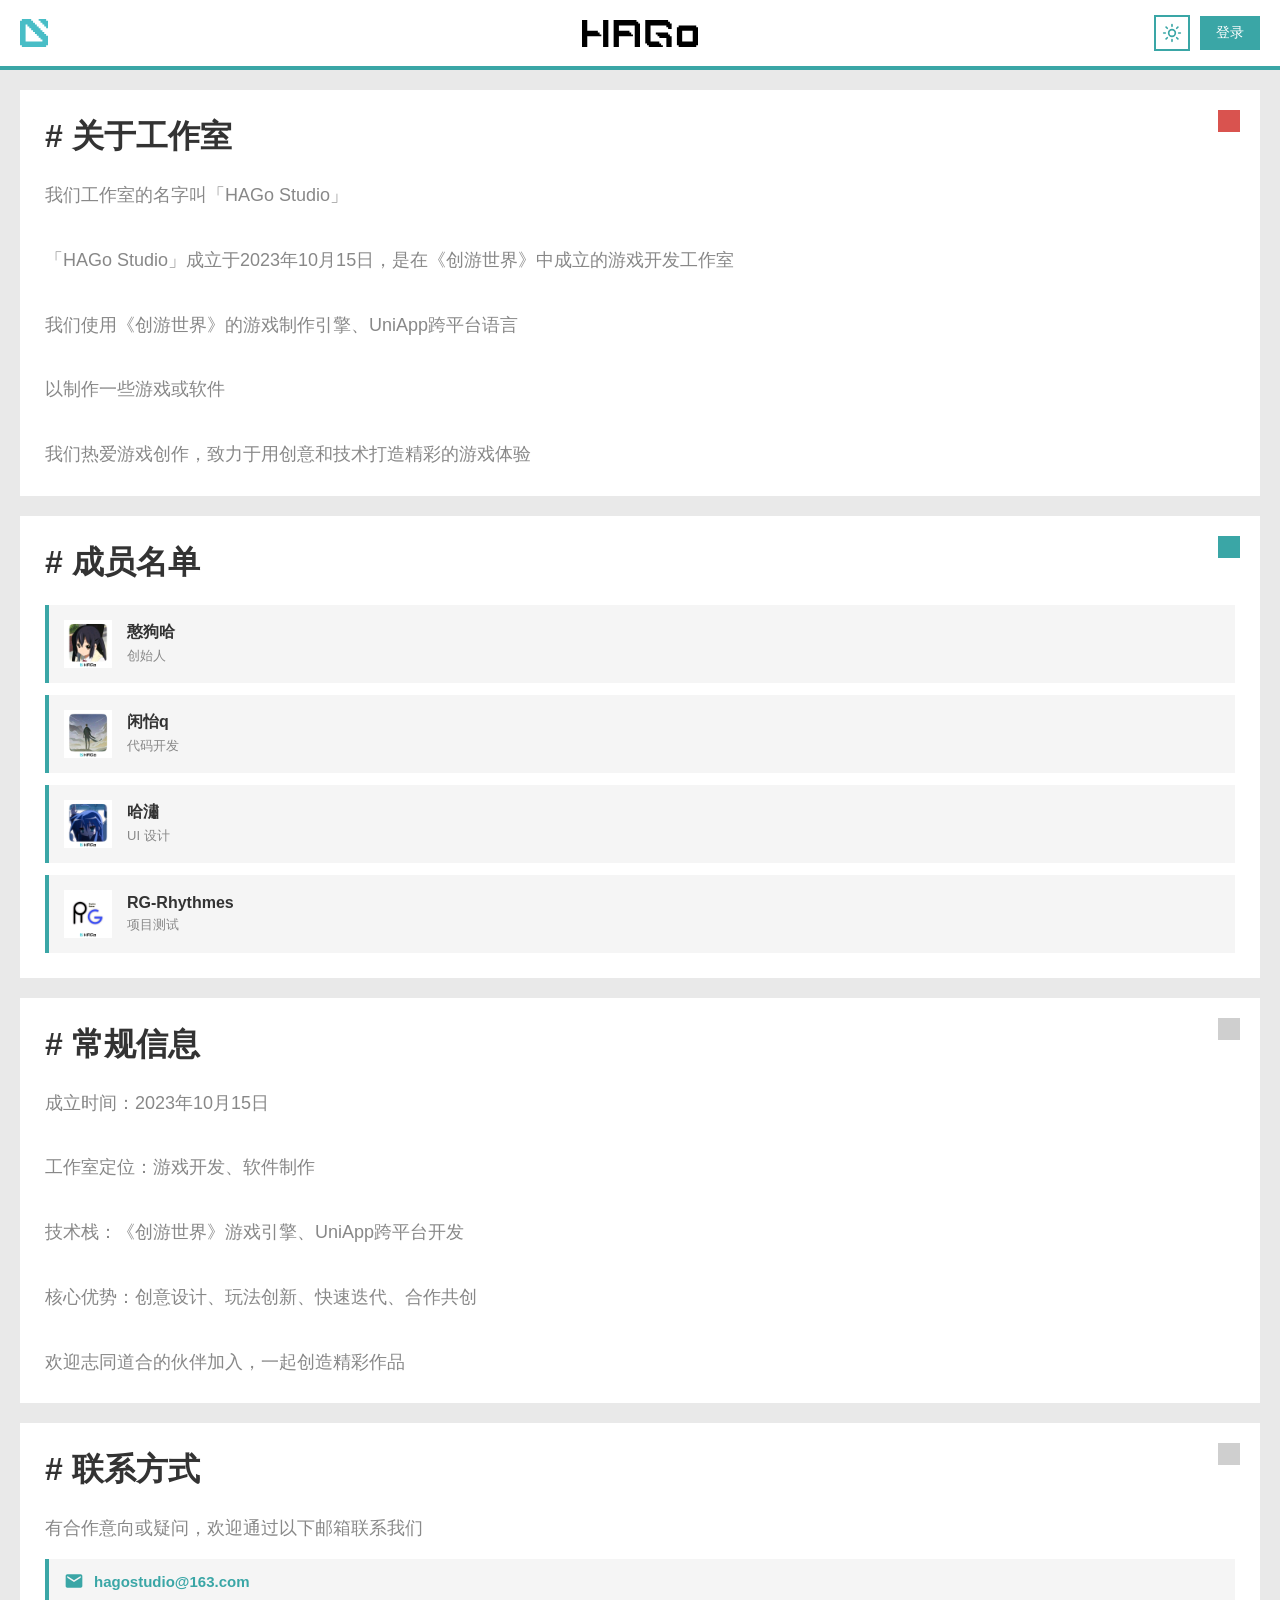
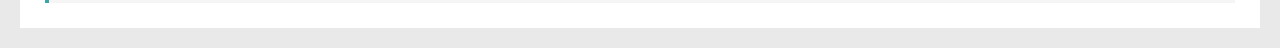
==== commit 1999f361: "Add files via upload" ====
--- a/index.html
+++ b/index.html
@@ -186,7 +186,7 @@
   top: 70px;
   right: 0;
   z-index: 10000;
-  width: 360px;
+  width: min(360px, calc(100vw - 24px));
 }
 
 .toast-item {
@@ -198,7 +198,7 @@
   color: #333;
   border-left: 4px solid #d9534f;
   font-size: 14px;
-  width: 360px;
+  width: min(360px, calc(100vw - 24px));
   box-sizing: border-box;
   transform: translateX(100%);
   box-shadow: -2px 2px 8px rgba(0, 0, 0, 0.15);
@@ -279,7 +279,7 @@
 }
 
 body.advanced-materials .modal-overlay.closing {
-  animation: fadeOutOverlayBlur 0.3s ease-out forwards;
+  animation: fadeOutOverlayBlur 0.4s cubic-bezier(0.22, 1, 0.36, 1) forwards;
 }
 
 @keyframes fadeInOverlayBlur {
@@ -337,11 +337,11 @@
 }
 
 .modal-overlay.active .modal {
-  animation: slideUpBounce 0.3s cubic-bezier(0.25, 0.1, 0.25, 1) forwards;
+  animation: slideUpBounce 0.4s cubic-bezier(0.22, 1, 0.36, 1) forwards;
 }
 
 .modal-overlay.closing .modal {
-  animation: slideDownClose 0.3s cubic-bezier(0.25, 0.1, 0.25, 1) forwards;
+  animation: slideDownClose 0.4s cubic-bezier(0.22, 1, 0.36, 1) forwards;
 }
 
 @keyframes slideUpBounce {
@@ -477,7 +477,7 @@
   width: 50%;
   height: 100%;
   background: #3aa6a6;
-  transition: transform 0.3s ease-out;
+  transition: transform 0.4s cubic-bezier(0.22, 1, 0.36, 1);
   z-index: 0;
 }
 
@@ -766,7 +766,7 @@
     <div class="account-type-switch" id="loginTypeSwitch">
       <div class="switch-indicator"></div>
       <button id="loginTypeNormal" class="active" onclick="setLoginType('normal')">普通账号</button>
-      <button id="loginTypeStudio" onclick="setLoginType('studio')">工作室账号</button>
+      <button id="loginTypeStudio" onclick="setLoginType('studio')">HAGo账号</button>
     </div>
     <div class="form-group">
       <label>账号</label>
@@ -790,7 +790,7 @@
     <div class="account-type-switch" id="registerTypeSwitch">
       <div class="switch-indicator"></div>
       <button id="registerTypeNormal" class="active" onclick="setRegisterType('normal')">普通账号</button>
-      <button id="registerTypeStudio" onclick="setRegisterType('studio')">工作室账号</button>
+      <button id="registerTypeStudio" onclick="setRegisterType('studio')">HAGo账号</button>
     </div>
     <div class="form-group">
       <label>账号</label>
@@ -821,13 +821,13 @@
 </div>
 
 <div class="section team" id="team">
-  <h2># 工作室成员名单</h2>
+  <h2># 成员名单</h2>
   <div class="members">
     <div class="member-card">
       <div class="member-avatar"><img src="assets/touxiang/mmexport1783330642230.jpg" alt="憨狗哈"></div>
       <div class="member-info">
         <div class="member-name">憨狗哈</div>
-        <div class="member-role">工作室创始人</div>
+        <div class="member-role">创始人</div>
       </div>
     </div>
     <div class="member-card">
@@ -932,7 +932,9 @@
     sidebar.classList.remove('open');
     overlay.classList.remove('active');
     overlay.classList.add('closing');
-    setTimeout(function() { overlay.classList.remove('closing'); }, 300);
+    setTimeout(function() {
+      overlay.classList.remove('closing');
+    }, 500);
   }
   document.getElementById('loginModal').classList.add('active');
 }
@@ -947,7 +949,7 @@
     overlay.classList.add('closing');
     setTimeout(function() {
       overlay.classList.remove('closing');
-    }, 300);
+    }, 400);
   } else {
     sidebar.classList.add('open');
     overlay.classList.remove('closing');
@@ -1074,7 +1076,7 @@
   document.getElementById('accUsername').textContent = currentUser.username;
   
   var typeBadge = '<span class="account-badge ' + (currentUser.type === 'studio' ? 'studio' : 'normal') + '">' + 
-    (currentUser.type === 'studio' ? '工作室账号' : '普通账号') + '</span>';
+    (currentUser.type === 'studio' ? 'HAGo账号' : '普通账号') + '</span>';
   document.getElementById('accType').innerHTML = typeBadge;
   
   document.getElementById('accRegTime').textContent = currentUser.regTime;
--- a/styles.css
+++ b/styles.css
@@ -220,15 +220,16 @@
   z-index: 3000;
   padding-top: 70px;
   border-right: 4px solid #3aa6a6;
-  transition: left 0.3s cubic-bezier(0.25, 0.1, 0.25, 1);
+  transition: left 0.5s cubic-bezier(0.22, 1, 0.36, 1);
 }
 
 body.dark-mode .sidebar {
-  background: #2a2a2a;
+  background: #222222;
 }
 
 .sidebar.open {
   left: 0;
+  transition-timing-function: cubic-bezier(0.22, 1, 0.36, 1);
 }
 
 .sidebar-menu {
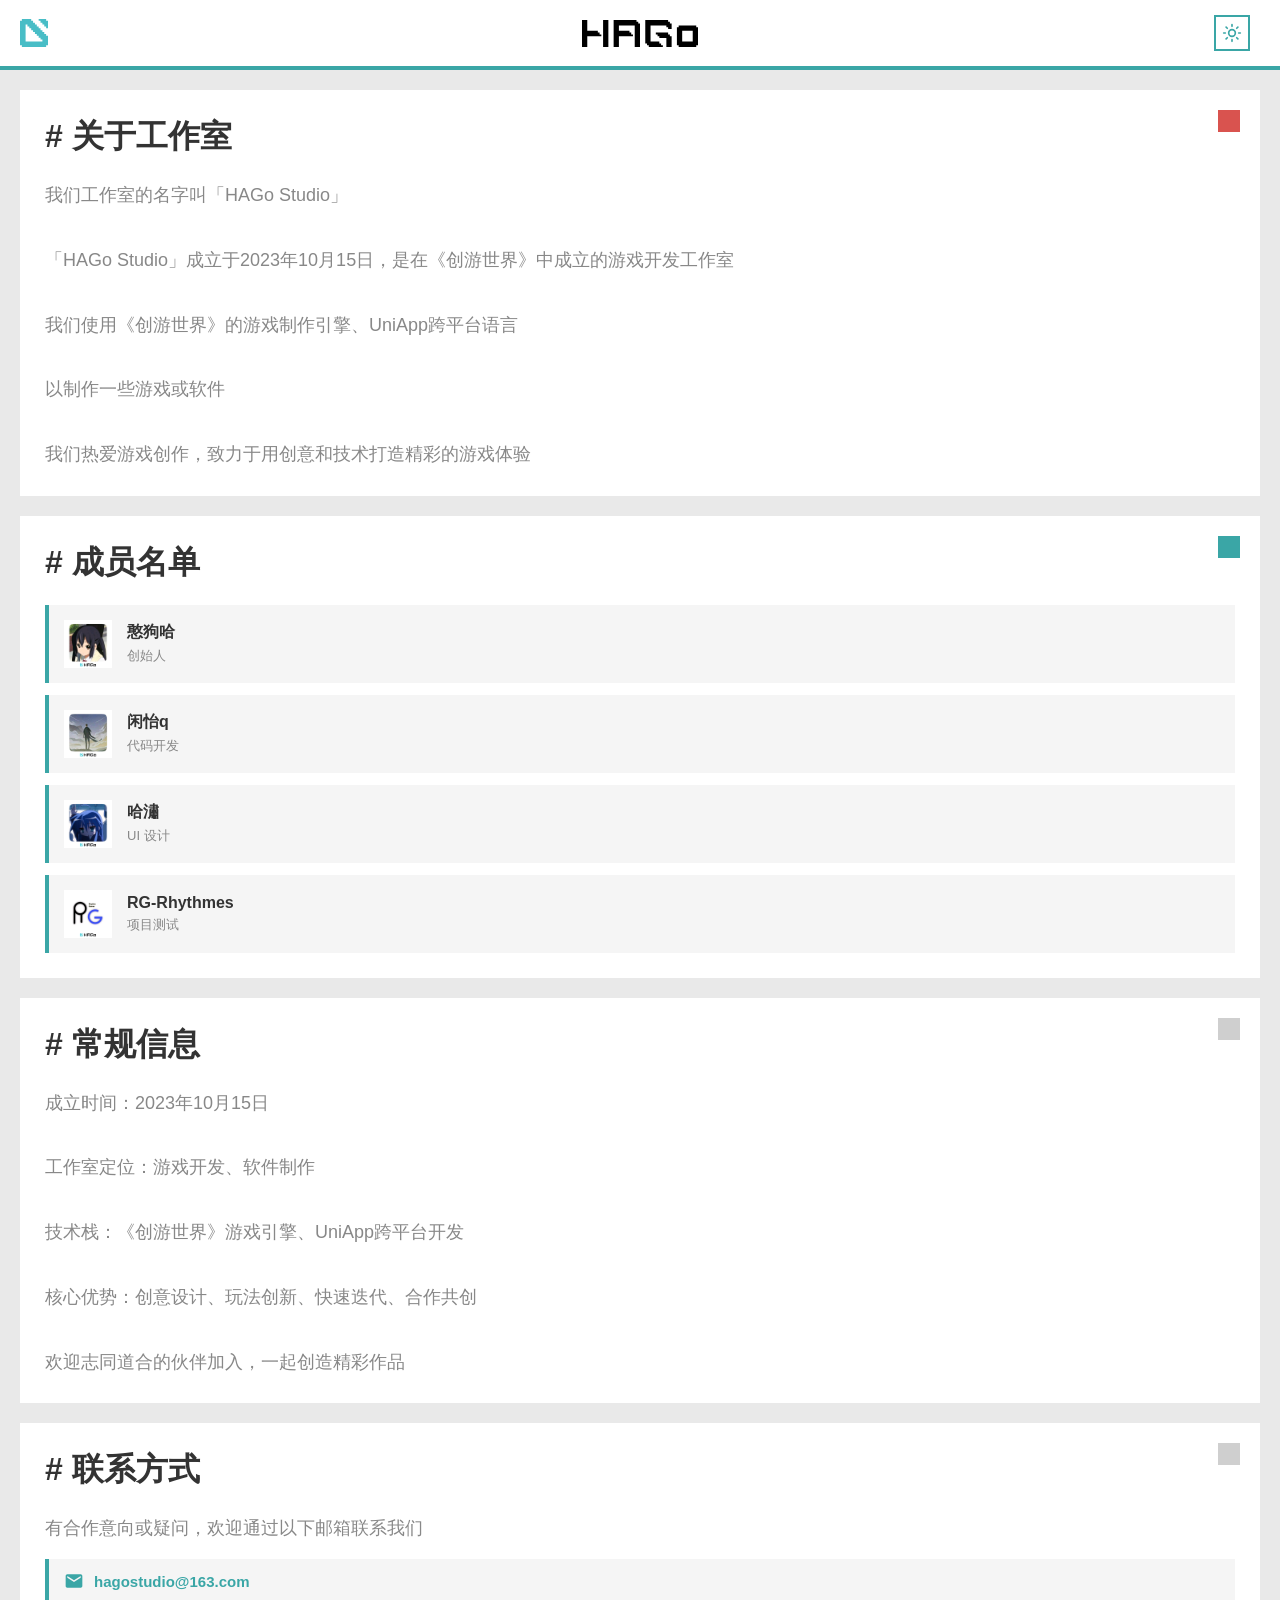
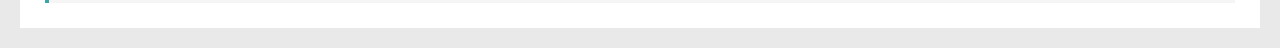
==== commit 4a22ae73: "Add files via upload" ====
--- a/index.html
+++ b/index.html
@@ -112,7 +112,7 @@
 }
 
 body.dark-mode .member-card {
-  background: #2a2a2a;
+  background: #222222;
 }
 
 .member-avatar {
@@ -167,7 +167,7 @@
 }
 
 body.dark-mode .contact-email {
-  background: #2a2a2a;
+  background: #222222;
 }
 
 .contact-email a {
@@ -221,6 +221,20 @@
   box-shadow: -2px 2px 12px rgba(0, 0, 0, 0.4);
 }
 
+@media (max-width: 480px) {
+  .toast-container,
+  .toast-item {
+    width: min(240px, calc(100vw - 80px));
+  }
+}
+
+@media (max-width: 340px) {
+  .toast-container,
+  .toast-item {
+    width: min(220px, calc(100vw - 90px));
+  }
+}
+
 /* 弹窗遮罩 */
 .modal-overlay {
   display: none;
@@ -423,6 +437,11 @@
   font-size: 14px;
   transition: border-color 0.3s;
   background: white;
+  color: #333;
+}
+
+.form-group input::placeholder {
+  color: #999;
 }
 
 body.dark-mode .form-group input {
@@ -705,7 +724,7 @@
     <li><a href="#home">首页</a></li>
     <li><a href="#about">关于我们</a></li>
     <li><a href="#team">团队成员</a></li>
-    <li><a href="#accountSection">账号管理</a></li>
+    <li style="display: none;"><a href="#accountSection">账号管理</a></li>
     <li><a href="settings.html">设置</a></li>
   </ul>
   <div class="sidebar-footer">
@@ -750,7 +769,7 @@
         <path d="M21 12.79A9 9 0 1 1 11.21 3 7 7 0 0 0 21 12.79Z" stroke="currentColor" stroke-width="2" stroke-linejoin="round"/>
       </svg>
     </button>
-    <button id="loginBtn" class="account-btn" style="display: block;">登录</button>
+    <button id="loginBtn" class="account-btn" style="display: none;">登录</button>
     <button id="logoutBtn" class="account-btn logout" style="display: none;">退出</button>
     <div id="userInfo" style="display: none; margin-right: 15px; font-size: 14px; color: #333;"></div>
   </div>
@@ -881,11 +900,8 @@
 var currentUser = null;
 
 function init() {
-  checkLoginStatus();
   loadDarkMode();
   loadAdvancedMaterials();
-  document.getElementById('loginBtn').addEventListener('click', showLogin);
-  document.getElementById('logoutBtn').addEventListener('click', logout);
 }
 
 function checkLoginStatus() {
